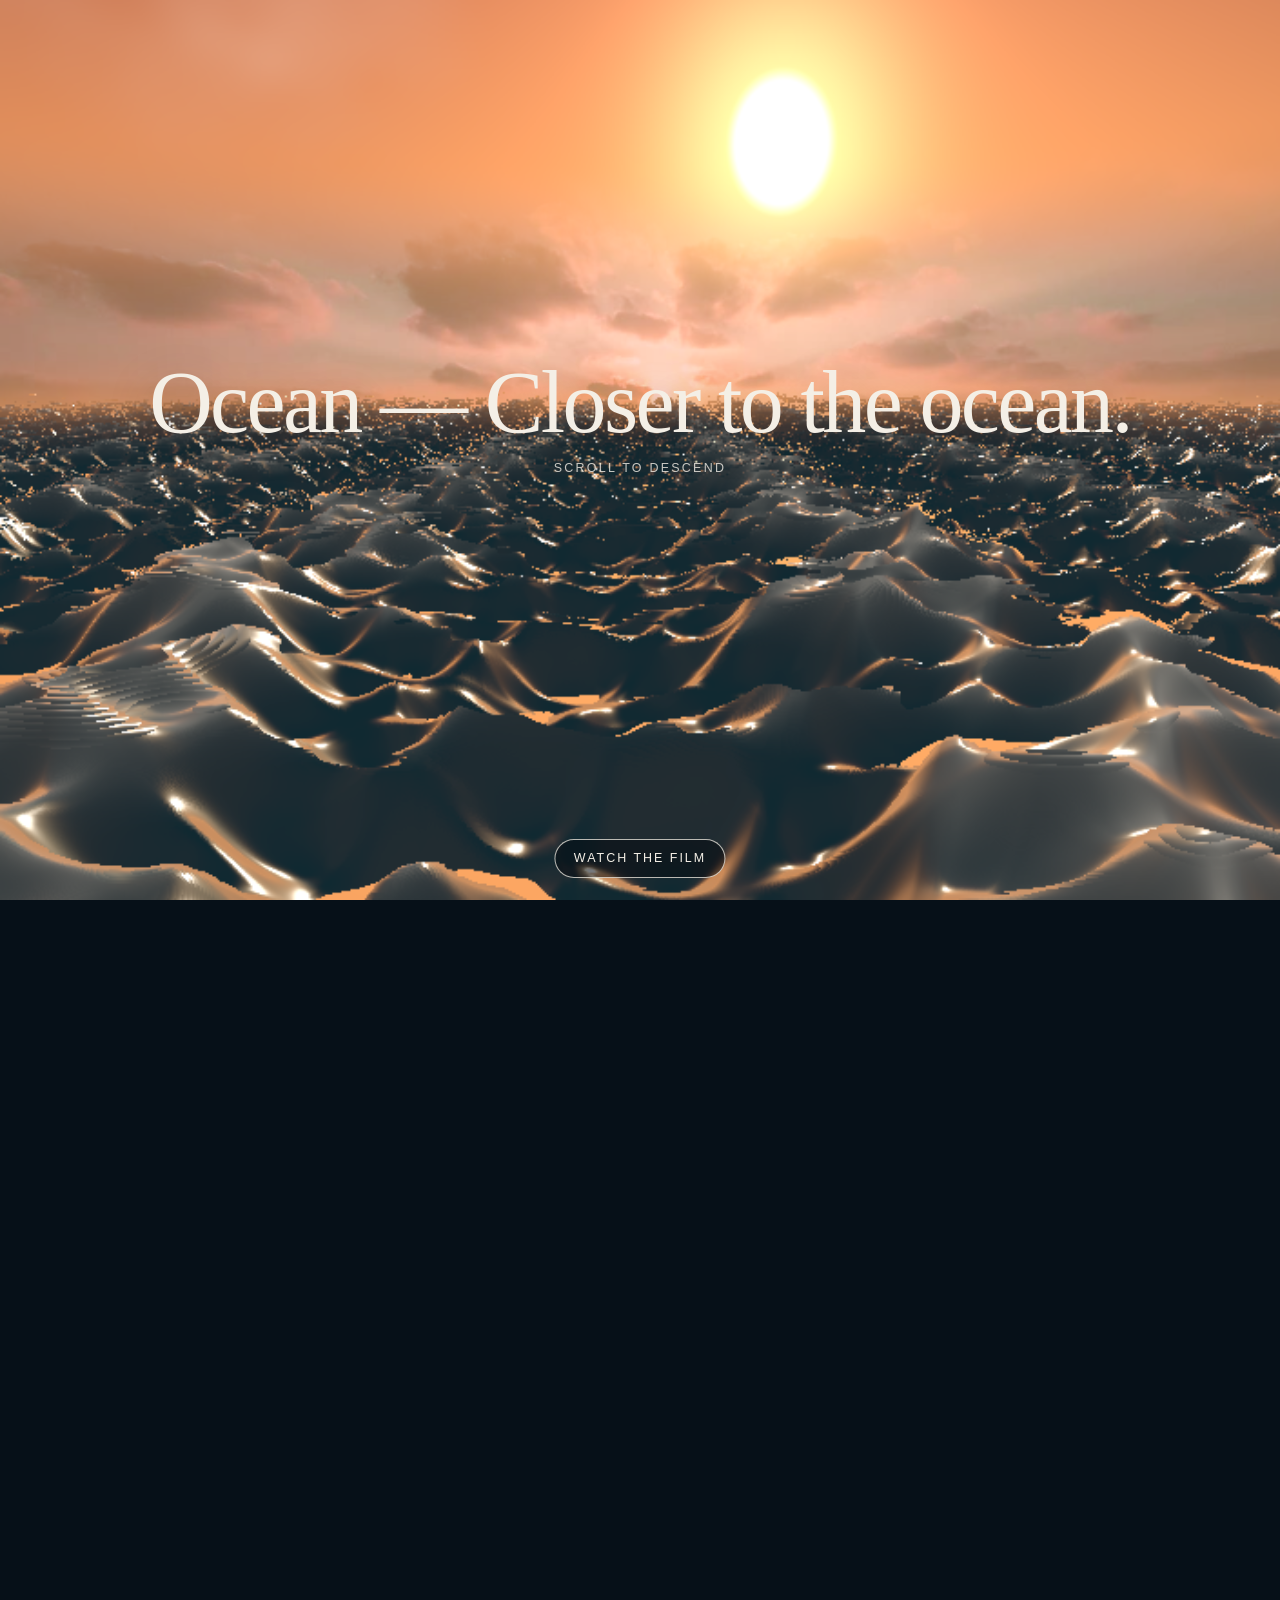
==== demo/scroll-dive-v2/index.html @ f2b5e7b7 "Add a WebGL scroll-dive ocean at /demo/scroll-dive-v2. A fullscreen WebGL1 fragment shader raymarche" ====
<!DOCTYPE html>
<html lang="en">
<head>
  <meta charset="utf-8">
  <meta name="viewport" content="width=device-width, initial-scale=1">
  <meta name="theme-color" content="#061018">
  <title>Ocean — Closer to the ocean.</title>
  <link rel="stylesheet" href="styles.css">
</head>
<body>
  <!-- Horizon plate is local and replaceable: assets/sunset-horizon.jpg (Unsplash sunset ocean horizon). -->
  <div id="stage">
    <div id="fallback" role="img" aria-label="Sunset over the ocean">
      <p class="fallback-note" id="fallback-note" hidden>This frame needs WebGL. The still above is the sunset horizon.</p>
    </div>
    <canvas id="c" aria-hidden="true"></canvas>
  </div>

  <header class="intro" id="intro">
    <h1>Ocean — Closer to the ocean.</h1>
    <p class="kicker">Scroll to descend</p>
  </header>

  <div class="story">
    <p data-in="0.08" data-out="0.30">The day stays on the surface a little longer than it should.</p>
    <p data-in="0.36" data-out="0.58">A line of light, bent by the swell, then gone.</p>
    <p data-in="0.66" data-out="0.90">Under it, the sun arrives only as columns and dust.</p>
  </div>

  <button type="button" id="watch">Watch the film</button>
  <div class="reel" aria-hidden="true"></div>

  <noscript>
    <style>
      #c { display: none !important; }
      #fallback-note { display: block; }
    </style>
  </noscript>
  <script type="module" src="main.js"></script>
</body>
</html>
---- demo/scroll-dive-v2/styles.css ----
:root {
  color-scheme: dark;
  --ink: #f4efe6;
  --deep: #061018;
}

* { box-sizing: border-box; }

html,
body {
  margin: 0;
  width: 100%;
  overflow-x: hidden;
  background: var(--deep);
  color: var(--ink);
  scrollbar-width: none;
}

html::-webkit-scrollbar,
body::-webkit-scrollbar {
  display: none;
  width: 0;
  height: 0;
}

body {
  font-family: "Iowan Old Style", Palatino, "Palatino Linotype", Georgia, serif;
}

#stage,
#fallback,
#c {
  position: fixed;
  inset: 0;
  width: 100%;
  height: 100%;
}

#c {
  display: block;
  z-index: 1;
  visibility: hidden;
}

#fallback {
  z-index: 0;
  background:
    linear-gradient(180deg, rgba(6, 12, 24, 0.15) 0%, rgba(6, 16, 24, 0.05) 42%, rgba(4, 18, 28, 0.25) 58%, rgba(3, 10, 16, 0.72) 100%),
    url("assets/sunset-horizon.jpg") center 42% / cover no-repeat,
    linear-gradient(180deg, #1c2a4a 0%, #c45432 46%, #e39a58 62%, #0c3b46 78%, #041018 100%);
}

.fallback-note {
  position: absolute;
  left: 1.25rem;
  bottom: 5.5rem;
  max-width: min(26rem, calc(100% - 2.5rem));
  margin: 0;
  font-family: "Avenir Next", "Segoe UI", Helvetica, Arial, sans-serif;
  font-size: 0.78rem;
  letter-spacing: 0.04em;
  color: rgba(244, 239, 230, 0.82);
}

.intro {
  position: fixed;
  inset: 0;
  z-index: 2;
  display: flex;
  flex-direction: column;
  align-items: center;
  justify-content: center;
  text-align: center;
  padding: 2rem 1.25rem 6rem;
  pointer-events: none;
}

h1 {
  margin: 0;
  max-width: calc(100% - 0.5rem);
  font-weight: 500;
  font-size: clamp(2rem, 7vw, 5.5rem);
  line-height: 0.96;
  letter-spacing: -0.03em;
  text-shadow: 0 10px 40px rgba(0, 0, 0, 0.35);
}

.kicker {
  margin: 1rem 0 0;
  font-family: "Avenir Next", "Segoe UI", Helvetica, Arial, sans-serif;
  font-size: 0.78rem;
  letter-spacing: 0.18em;
  text-transform: uppercase;
  color: rgba(244, 239, 230, 0.8);
}

.story p {
  position: fixed;
  z-index: 2;
  left: 50%;
  top: 50%;
  width: min(36rem, calc(100% - 2.5rem));
  margin: 0;
  transform: translate(-50%, -50%);
  text-align: center;
  font-size: clamp(1.15rem, 2.5vw, 1.85rem);
  line-height: 1.35;
  letter-spacing: -0.02em;
  opacity: 0;
  pointer-events: none;
  text-shadow: 0 2px 28px rgba(0, 0, 0, 0.55);
}

#watch {
  position: fixed;
  z-index: 3;
  left: 50%;
  bottom: 1.4rem;
  transform: translateX(-50%);
  max-width: calc(100% - 2rem);
  padding: 0.72rem 1.15rem;
  border: 1px solid rgba(244, 239, 230, 0.75);
  border-radius: 999px;
  background: rgba(6, 12, 18, 0.55);
  color: var(--ink);
  font-family: "Avenir Next", "Segoe UI", Helvetica, Arial, sans-serif;
  font-size: 0.78rem;
  letter-spacing: 0.16em;
  text-transform: uppercase;
  cursor: pointer;
}

#watch:hover { background: rgba(6, 12, 18, 0.78); }

#watch:focus-visible {
  outline: 2px solid var(--ink);
  outline-offset: 3px;
}

.reel { height: 700vh; }

@media (max-width: 420px) {
  h1 { font-size: 2rem; }
  .story p { font-size: 1.12rem; }
  #watch { bottom: 1rem; letter-spacing: 0.12em; }
}
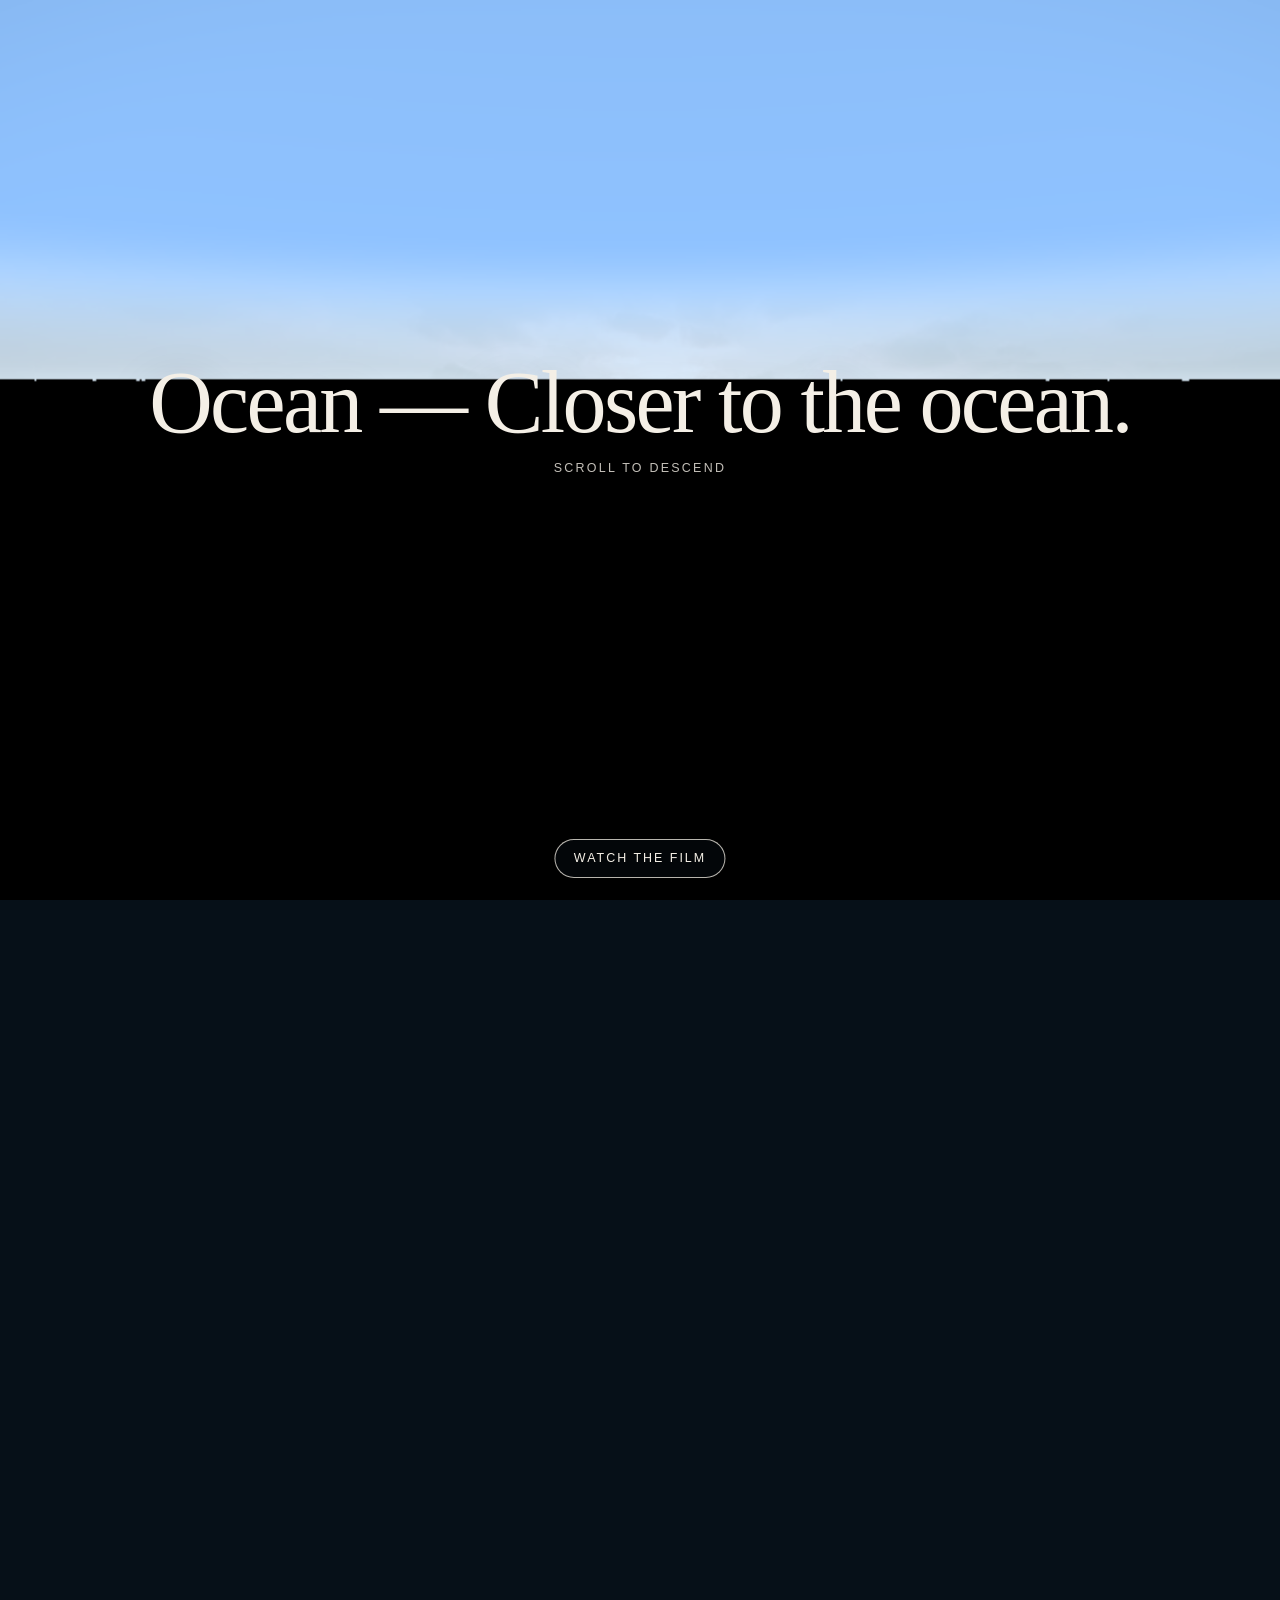
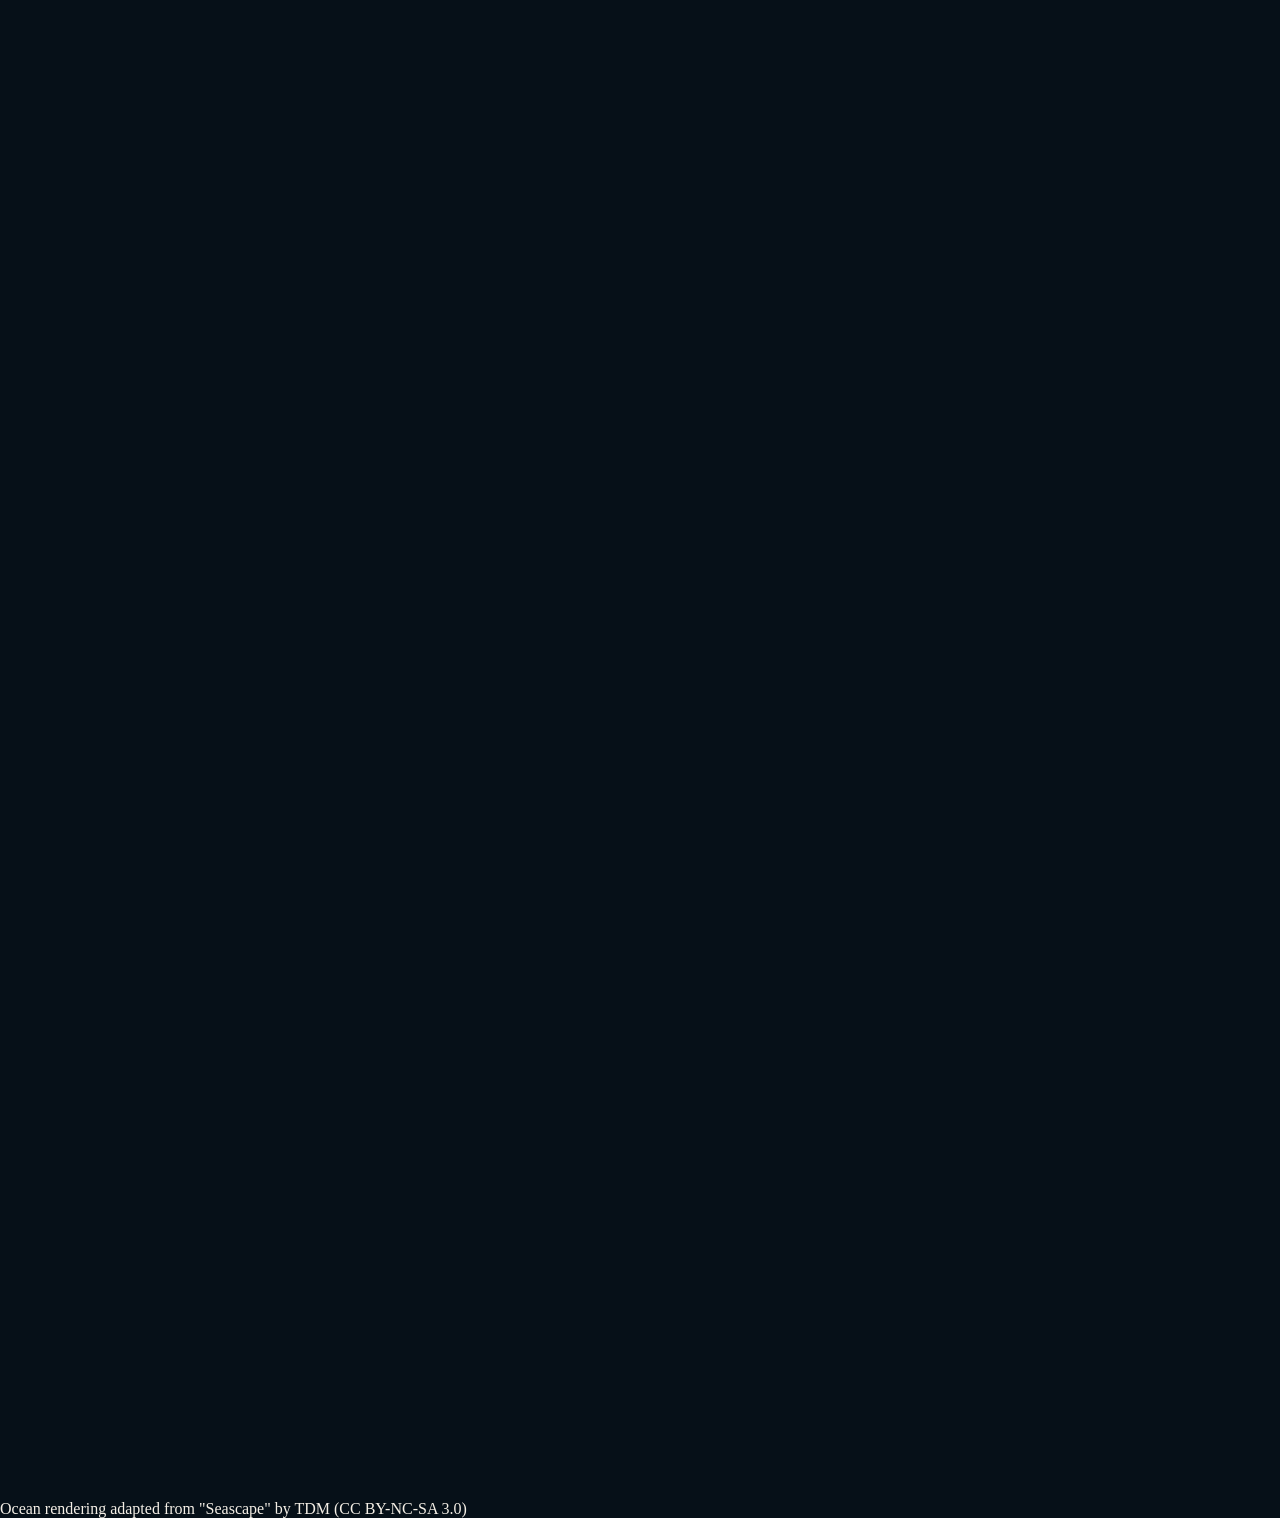
==== commit 79c03b4e: "Replace the sea surface with TDM's Seascape height field. Swap the custom wave march and Blinn shade" ====
--- a/demo/scroll-dive-v2/index.html
+++ b/demo/scroll-dive-v2/index.html
@@ -29,6 +29,7 @@
 
   <button type="button" id="watch">Watch the film</button>
   <div class="reel" aria-hidden="true"></div>
+  <footer>Ocean rendering adapted from "Seascape" by TDM (CC BY-NC-SA 3.0)</footer>
 
   <noscript>
     <style>
--- a/demo/scroll-dive-v2/styles.css
+++ b/demo/scroll-dive-v2/styles.css
@@ -106,9 +106,10 @@
   font-size: clamp(1.15rem, 2.5vw, 1.85rem);
   line-height: 1.35;
   letter-spacing: -0.02em;
+  color: #102838;
   opacity: 0;
   pointer-events: none;
-  text-shadow: 0 2px 28px rgba(0, 0, 0, 0.55);
+  text-shadow: none;
 }
 
 #watch {
